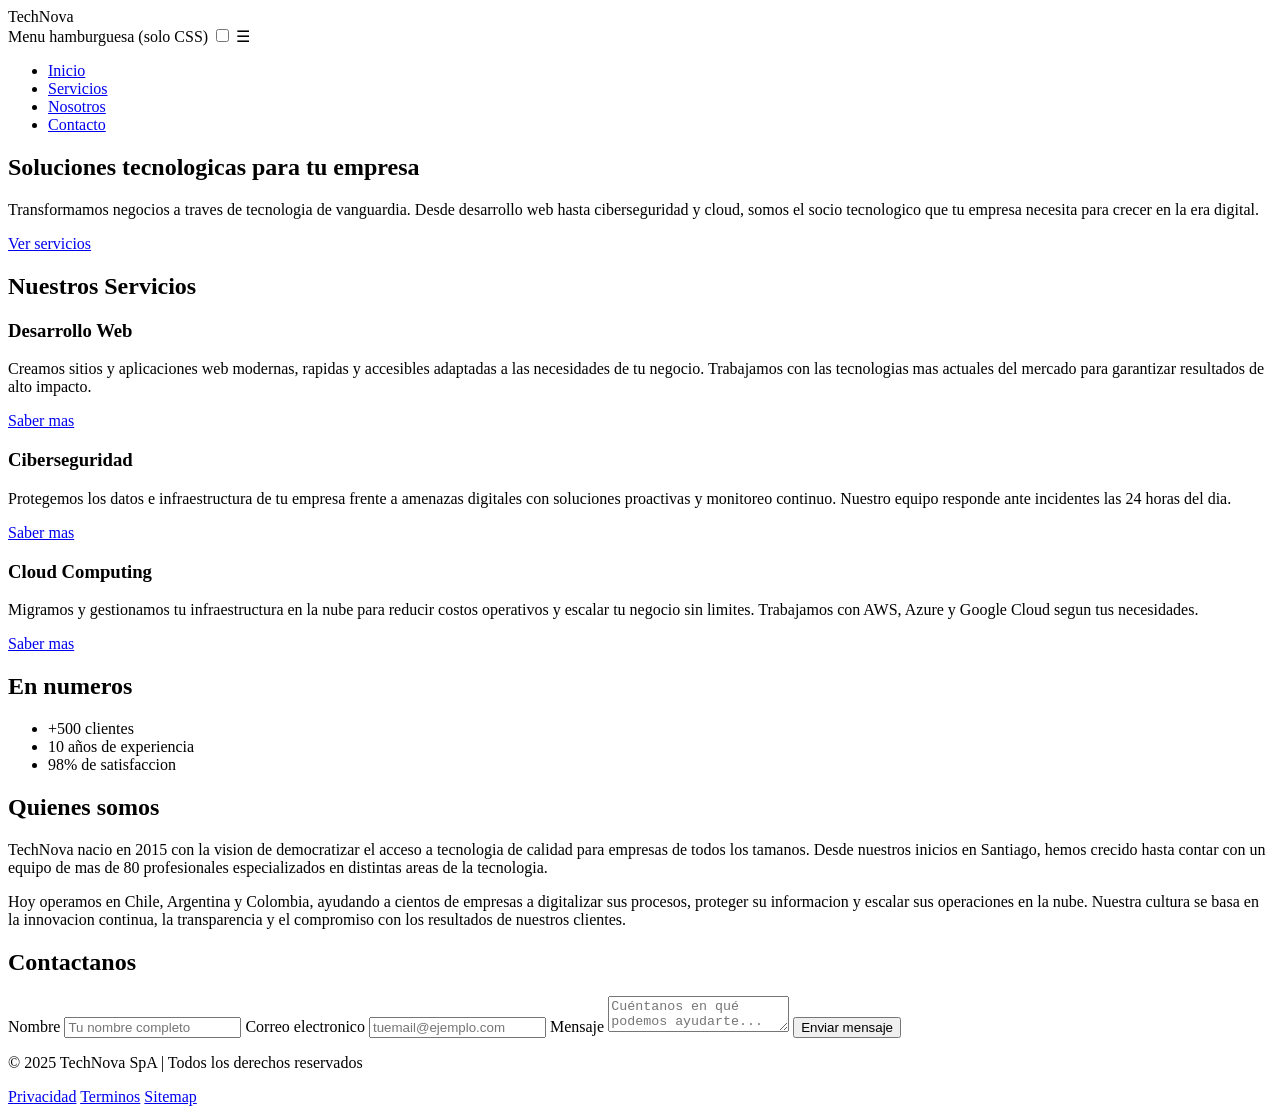
==== index.html @ 9aa3280c "Rename technova.html to index.html" ====
<!DOCTYPE html>
<html lang="es">
<head>
  <meta charset="UTF-8" />
  <meta name="viewport" content="width=device-width, initial-scale=1.0" />
  <title>TechNova tecnologia que funciona </title>
  <link rel="stylesheet" href="style4.css" />
</head>
<body>
    
  <!-- SECCION: HEADER -->
  <header id="site-header">
    <div class="logo">TechNova</div>

     Menu hamburguesa (solo CSS) 
    <input type="checkbox" id="menu-toggle" class="menu-toggle" />
    <label for="menu-toggle" class="hamburguesa">&#9776;</label>

    <nav id="main-nav">
      <ul>
        <li><a href="#inicio">Inicio</a></li>
        <li><a href="#servicios">Servicios</a></li>
        <li><a href="#nosotros">Nosotros</a></li>
        <li><a href="#contacto">Contacto</a></li>
      </ul>
    </nav>
  </header>

  <main>

    <!-- SECCION: HERO -->
    <section id="inicio" class="hero">
      <h1>Soluciones tecnologicas para tu empresa</h1>
      <p>
        Transformamos negocios a traves de tecnologia de vanguardia. Desde
        desarrollo web hasta ciberseguridad y cloud, somos el socio tecnologico
        que tu empresa necesita para crecer en la era digital.
      </p>
      <a href="#servicios" class="btn-cta">Ver servicios</a>
    </section>

    <!-- SECCION: SERVICIOS -->
    <section id="servicios">
      <h2>Nuestros Servicios</h2>
      <div class="servicios-grid">

        <article class="servicio-card">
          <h3>Desarrollo Web</h3>
          <p>
            Creamos sitios y aplicaciones web modernas, rapidas y accesibles
            adaptadas a las necesidades de tu negocio. Trabajamos con las
            tecnologias mas actuales del mercado para garantizar resultados
            de alto impacto.
          </p>
          <a href="#" class="btn-secundario">Saber mas</a>
        </article>

        <article class="servicio-card">
          <h3>Ciberseguridad</h3>
          <p>
            Protegemos los datos e infraestructura de tu empresa frente a
            amenazas digitales con soluciones proactivas y monitoreo continuo.
            Nuestro equipo responde ante incidentes las 24 horas del dia.
          </p>
          <a href="#" class="btn-secundario">Saber mas</a>
        </article>

        <article class="servicio-card">
          <h3>Cloud Computing</h3>
          <p>
            Migramos y gestionamos tu infraestructura en la nube para reducir
            costos operativos y escalar tu negocio sin limites. Trabajamos con
            AWS, Azure y Google Cloud segun tus necesidades.
          </p>
          <a href="#" class="btn-secundario">Saber mas</a>
        </article>

      </div>
    </section>

    <!-- SECCION: ASIDE + NOSOTROS -->
    <div class="fila-mixta">

      <aside id="stats">
        <h2>En numeros</h2>
        <ul>
          <li>+500 clientes</li>
          <li>10 años de experiencia</li>
          <li>98% de satisfaccion</li>
        </ul>
      </aside>

      <section id="nosotros">
        <h2>Quienes somos</h2>
        <p>
          TechNova nacio en 2015 con la vision de democratizar el acceso a
          tecnologia de calidad para empresas de todos los tamanos. Desde
          nuestros inicios en Santiago, hemos crecido hasta contar con un
          equipo de mas de 80 profesionales especializados en distintas
          areas de la tecnologia.
        </p>
        <p>
          Hoy operamos en Chile, Argentina y Colombia, ayudando a cientos
          de empresas a digitalizar sus procesos, proteger su informacion y
          escalar sus operaciones en la nube. Nuestra cultura se basa en
          la innovacion continua, la transparencia y el compromiso con los
          resultados de nuestros clientes.
        </p>
      </section>

    </div>

    <!-- SECCION: CONTACTO -->
    <section id="contacto">
      <h2>Contactanos</h2>
      <form id="form-contacto">

        <label for="nombre">Nombre</label>
        <input type="text" id="nombre" name="nombre" placeholder="Tu nombre completo" />

        <label for="correo">Correo electronico</label>
        <input type="email" id="correo" name="correo" placeholder="tuemail@ejemplo.com" />

        <label for="mensaje">Mensaje</label>
        <textarea id="mensaje" name="mensaje" placeholder="Cuéntanos en qué podemos ayudarte..."></textarea>

        <button type="submit">Enviar mensaje</button>

      </form>
    </section>

  </main>

  <!-- SECCION: FOOTER -->
  <footer id="site-footer">
    <p>&copy; 2025 TechNova SpA | Todos los derechos reservados</p>
    <nav class="footer-nav">
      <a href="#">Privacidad</a>
      <a href="#">Terminos</a>
      <a href="#">Sitemap</a>
    </nav>
  </footer>

</body>
</html>
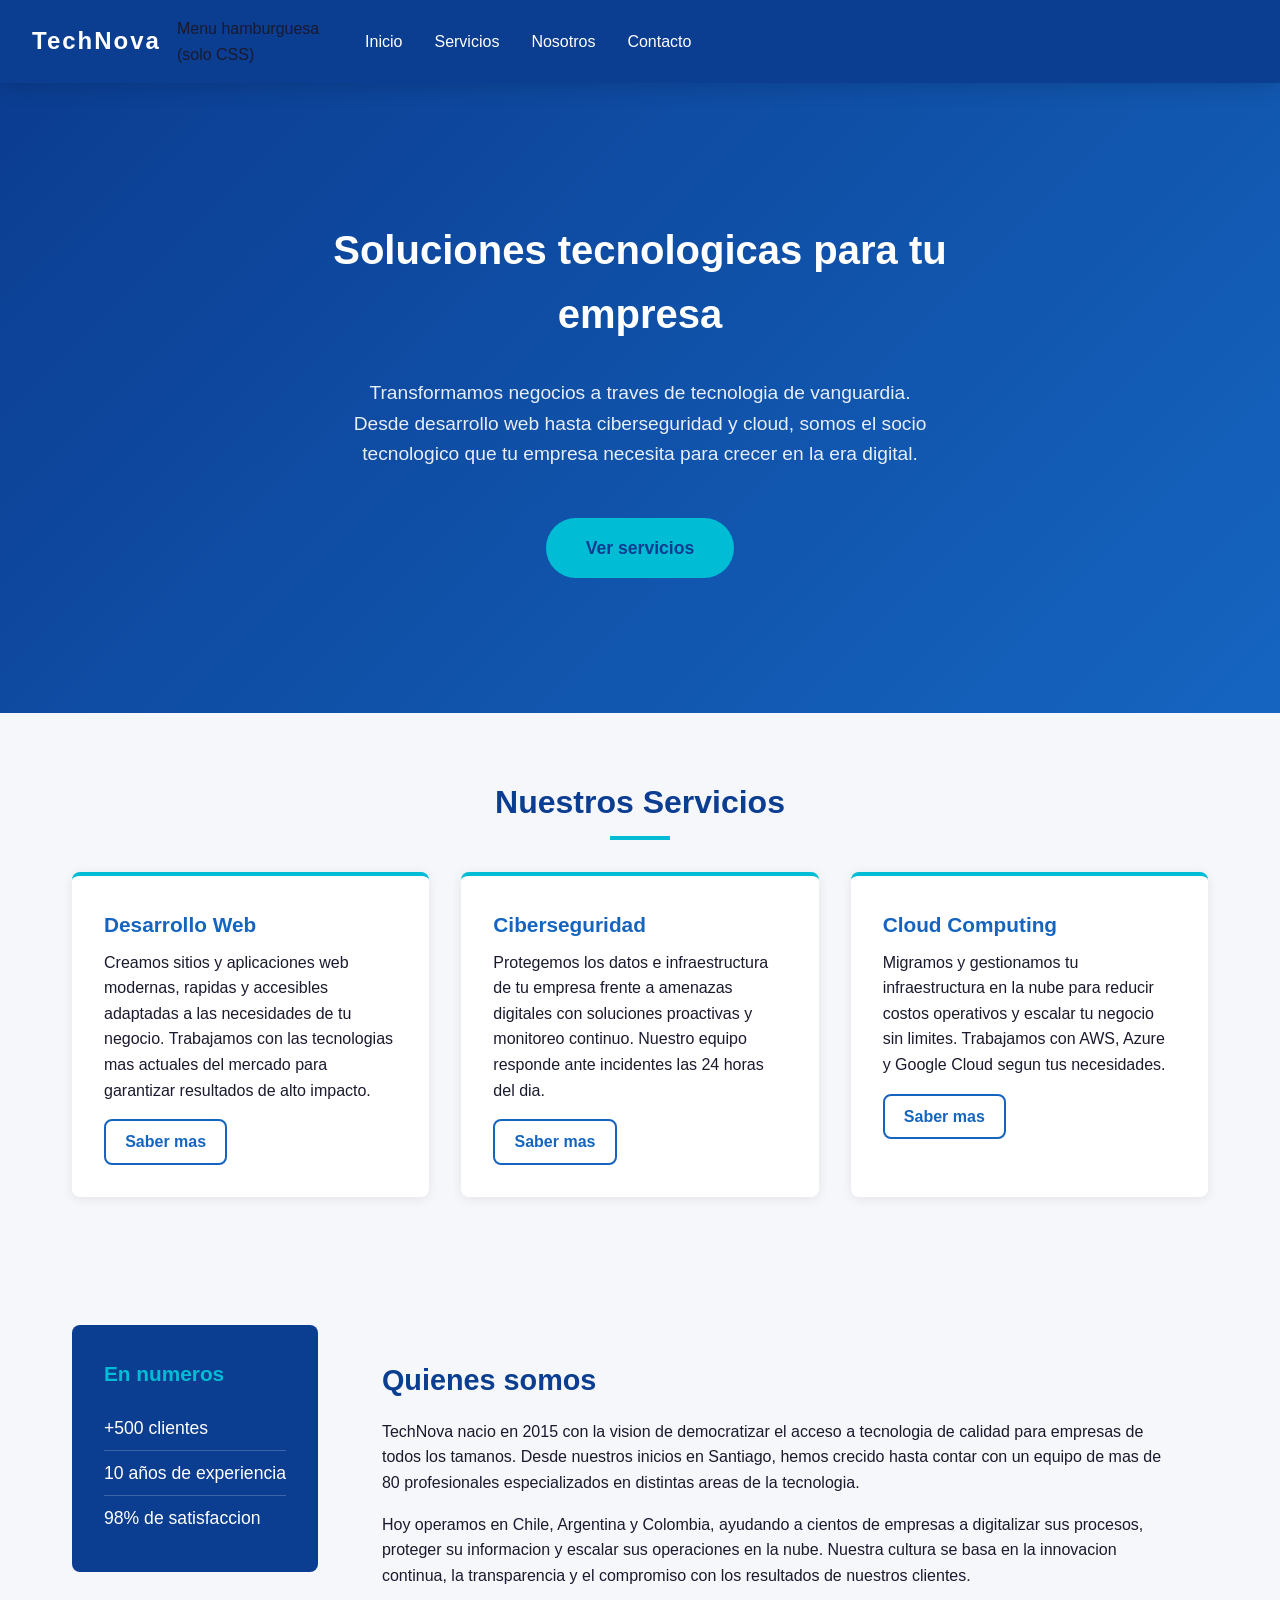
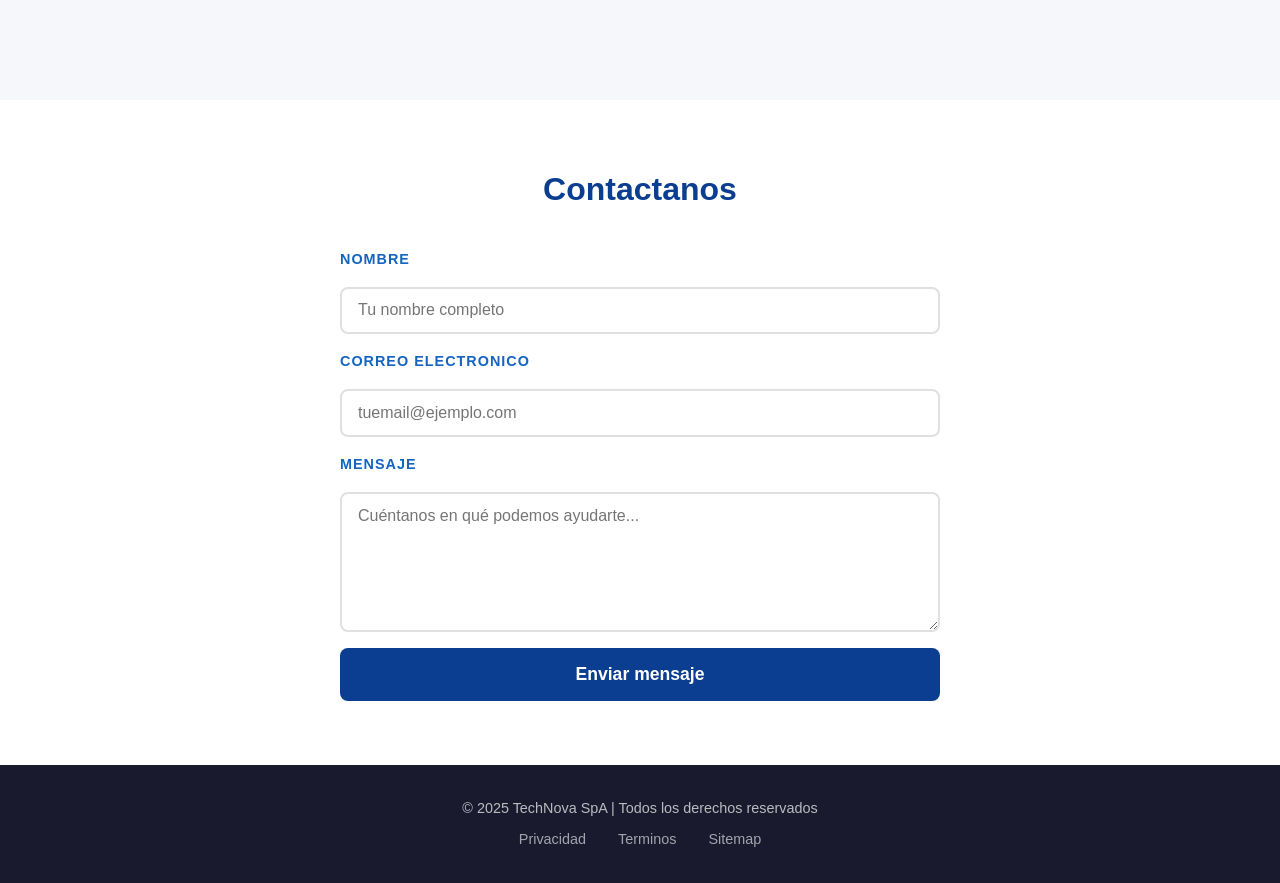
==== commit db2ba173: "Update stylesheet link path in index.html" ====
--- a/index.html
+++ b/index.html
@@ -4,7 +4,7 @@
   <meta charset="UTF-8" />
   <meta name="viewport" content="width=device-width, initial-scale=1.0" />
   <title>TechNova tecnologia que funciona </title>
-  <link rel="stylesheet" href="style4.css" />
+  <link rel="stylesheet" href="css/style4.css" />
 </head>
 <body>
     
--- a/css/style4.css
+++ b/css/style4.css
@@ -0,0 +1,488 @@
+/* ============================================================
+   TechNova — Hoja de estilos principal
+   Estructura: Variables → Reset → Base → Componentes → Responsive
+   ============================================================ */
+
+/* ── Variables CSS ─────────────────────────────────────────── */
+:root {
+  /* Colores */
+  --color-primario:    #0B3D91;
+  --color-secundario:  #1565C0;
+  --color-acento:      #00BCD4;
+  --color-texto:       #1A1A2E;
+  --color-texto-claro: #FFFFFF;
+  --color-fondo:       #F5F7FA;
+  --color-tarjeta:     #FFFFFF;
+
+  /* Tipografia */
+  --fuente-principal: 'Segoe UI', Arial, sans-serif;
+  --fuente-mono:      'Courier New', monospace;
+  --tamano-base:      1rem;
+
+  /* Espaciado */
+  --espacio-sm: 0.5rem;
+  --espacio-md: 1rem;
+  --espacio-lg: 2rem;
+  --espacio-xl: 4rem;
+
+  /* Decoracion */
+  --radio-borde:  8px;
+  --sombra-suave: 0 2px 12px rgba(0, 0, 0, 0.08);
+  --sombra-media: 0 4px 20px rgba(0, 0, 0, 0.15);
+  --transicion:   all 0.3s ease;
+}
+
+/* ── Reset ─────────────────────────────────────────────────── */
+* {
+  box-sizing: border-box;
+  margin: 0;
+  padding: 0;
+}
+
+/* ── Base ──────────────────────────────────────────────────── */
+body {
+  font-family: var(--fuente-principal);
+  background: var(--color-fondo);
+  color: var(--color-texto);
+  line-height: 1.6;
+}
+
+img {
+  max-width: 100%;
+  display: block;
+}
+
+a {
+  text-decoration: none;
+  color: inherit;
+}
+
+/* ── Header ────────────────────────────────────────────────── */
+#site-header {
+  background: var(--color-primario);
+  padding: var(--espacio-md) var(--espacio-lg);
+  position: sticky;
+  top: 0;
+  z-index: 100;
+  box-shadow: var(--sombra-media);
+  display: flex;
+  justify-content: space-between;
+  align-items: center;
+}
+
+.logo {
+  color: var(--color-texto-claro);
+  font-size: 1.5rem;
+  font-weight: bold;
+  letter-spacing: 2px;
+}
+
+/* Menu hamburguesa — truco checkbox */
+.menu-toggle {
+  display: none;
+}
+
+.hamburguesa {
+  display: none;
+  color: var(--color-texto-claro);
+  font-size: 1.8rem;
+  cursor: pointer;
+  line-height: 1;
+}
+
+/* Nav */
+#main-nav ul {
+  list-style: none;
+  display: flex;
+  gap: var(--espacio-lg);
+}
+
+#main-nav a {
+  color: var(--color-texto-claro);
+  font-weight: 500;
+  padding: var(--espacio-sm);
+  border-radius: var(--radio-borde);
+  transition: var(--transicion);
+}
+
+#main-nav a:hover {
+  background: var(--color-acento);
+  color: var(--color-primario);
+}
+
+#main-nav a:focus {
+  outline: 2px solid var(--color-acento);
+  outline-offset: 2px;
+}
+
+/* ── Hero ──────────────────────────────────────────────────── */
+#inicio.hero {
+  background: linear-gradient(135deg, var(--color-primario), var(--color-secundario));
+  color: var(--color-texto-claro);
+  text-align: center;
+  padding: var(--espacio-xl) var(--espacio-lg);
+  min-height: 70vh;
+  display: flex;
+  flex-direction: column;
+  justify-content: center;
+  align-items: center;
+  gap: var(--espacio-md);
+}
+
+#inicio.hero h1 {
+  font-size: clamp(2rem, 5vw, 3.5rem);
+  margin-bottom: var(--espacio-md);
+  max-width: 700px;
+}
+
+#inicio.hero p {
+  font-size: 1.2rem;
+  max-width: 600px;
+  opacity: 0.9;
+  margin-bottom: var(--espacio-lg);
+}
+
+.btn-cta {
+  background: var(--color-acento);
+  color: var(--color-primario);
+  padding: 1rem 2.5rem;
+  border-radius: 50px;
+  font-weight: bold;
+  font-size: 1.1rem;
+  transition: var(--transicion);
+  display: inline-block;
+}
+
+.btn-cta:hover {
+  transform: translateY(-3px);
+  box-shadow: var(--sombra-media);
+}
+
+/* ── Servicios ─────────────────────────────────────────────── */
+#servicios {
+  padding: var(--espacio-xl) var(--espacio-lg);
+  max-width: 1100px;
+  margin: 0 auto;
+}
+
+#servicios h2 {
+  text-align: center;
+  color: var(--color-primario);
+  font-size: 2rem;
+  margin-bottom: var(--espacio-lg);
+  position: relative;
+}
+
+/* Linea decorativa debajo del titulo */
+#servicios h2::after {
+  content: '';
+  display: block;
+  width: 60px;
+  height: 4px;
+  background: var(--color-acento);
+  margin: 0.5rem auto 0;
+}
+
+.servicios-grid {
+  display: grid;
+  grid-template-columns: repeat(3, 1fr);
+  gap: var(--espacio-lg);
+}
+
+.servicio-card {
+  background: var(--color-tarjeta);
+  padding: var(--espacio-lg);
+  border-radius: var(--radio-borde);
+  box-shadow: var(--sombra-suave);
+  transition: var(--transicion);
+  border-top: 4px solid var(--color-acento);
+}
+
+.servicio-card:hover {
+  transform: translateY(-5px);
+  box-shadow: var(--sombra-media);
+}
+
+.servicio-card h3 {
+  color: var(--color-secundario);
+  margin-bottom: var(--espacio-sm);
+  font-size: 1.3rem;
+}
+
+.btn-secundario {
+  display: inline-block;
+  margin-top: var(--espacio-md);
+  color: var(--color-secundario);
+  border: 2px solid var(--color-secundario);
+  padding: 0.5rem 1.2rem;
+  border-radius: var(--radio-borde);
+  font-weight: 600;
+  transition: var(--transicion);
+}
+
+.btn-secundario:hover {
+  background: var(--color-secundario);
+  color: var(--color-texto-claro);
+}
+
+/* ── Fila mixta: aside + nosotros ──────────────────────────── */
+.fila-mixta {
+  display: flex;
+  gap: var(--espacio-lg);
+  padding: var(--espacio-xl) var(--espacio-lg);
+  max-width: 1100px;
+  margin: 0 auto;
+  align-items: flex-start;
+}
+
+#stats {
+  background: var(--color-primario);
+  color: var(--color-texto-claro);
+  padding: var(--espacio-lg);
+  border-radius: var(--radio-borde);
+  min-width: 220px;
+}
+
+#stats h2 {
+  font-size: 1.3rem;
+  margin-bottom: var(--espacio-md);
+  color: var(--color-acento);
+}
+
+#stats ul {
+  list-style: none;
+}
+
+#stats li {
+  padding: var(--espacio-sm) 0;
+  border-bottom: 1px solid rgba(255, 255, 255, 0.2);
+  font-size: 1.1rem;
+}
+
+#stats li:last-child {
+  border-bottom: none;
+}
+
+#nosotros {
+  flex: 1;
+  padding: var(--espacio-lg);
+}
+
+#nosotros h2 {
+  color: var(--color-primario);
+  font-size: 1.8rem;
+  margin-bottom: var(--espacio-md);
+}
+
+#nosotros p {
+  margin-bottom: var(--espacio-md);
+}
+
+/* ── Contacto ──────────────────────────────────────────────── */
+#contacto {
+  background: var(--color-tarjeta);
+  padding: var(--espacio-xl) var(--espacio-lg);
+  text-align: center;
+}
+
+#contacto h2 {
+  color: var(--color-primario);
+  font-size: 2rem;
+  margin-bottom: var(--espacio-lg);
+}
+
+#form-contacto {
+  max-width: 600px;
+  margin: 0 auto;
+  display: flex;
+  flex-direction: column;
+  gap: var(--espacio-md);
+}
+
+#form-contacto label {
+  text-align: left;
+  font-weight: 600;
+  color: var(--color-secundario);
+  font-size: 0.9rem;
+  text-transform: uppercase;
+  letter-spacing: 1px;
+}
+
+#form-contacto input,
+#form-contacto textarea {
+  width: 100%;
+  padding: 0.8rem var(--espacio-md);
+  border: 2px solid #E0E0E0;
+  border-radius: var(--radio-borde);
+  font-family: var(--fuente-principal);
+  font-size: 1rem;
+  transition: var(--transicion);
+}
+
+input:focus,
+textarea:focus {
+  border-color: var(--color-acento);
+  outline: none;
+  box-shadow: 0 0 0 3px rgba(0, 188, 212, 0.2);
+}
+
+textarea {
+  min-height: 140px;
+  resize: vertical;
+}
+
+button[type="submit"] {
+  background: var(--color-primario);
+  color: var(--color-texto-claro);
+  padding: 1rem;
+  border: none;
+  border-radius: var(--radio-borde);
+  font-size: 1.1rem;
+  font-weight: bold;
+  cursor: pointer;
+  transition: var(--transicion);
+}
+
+button[type="submit"]:hover {
+  background: var(--color-secundario);
+  transform: translateY(-2px);
+}
+
+/* ── Footer ────────────────────────────────────────────────── */
+#site-footer {
+  background: var(--color-texto);
+  color: rgba(255, 255, 255, 0.7);
+  text-align: center;
+  padding: var(--espacio-lg);
+  font-size: 0.9rem;
+}
+
+.footer-nav {
+  display: flex;
+  justify-content: center;
+  gap: var(--espacio-lg);
+  margin-top: var(--espacio-sm);
+}
+
+.footer-nav a {
+  color: rgba(255, 255, 255, 0.6);
+  transition: var(--transicion);
+}
+
+.footer-nav a:hover {
+  color: var(--color-acento);
+}
+
+/* ============================================================
+   RESPONSIVE — Mobile First
+   ============================================================ */
+
+/* ── Base movil (0px) ─────────────────────────────────────── */
+#site-header {
+  flex-direction: column;
+  gap: var(--espacio-md);
+  text-align: center;
+  position: static;
+}
+
+/* Mostrar hamburguesa en movil */
+.hamburguesa {
+  display: block;
+  position: absolute;
+  right: var(--espacio-lg);
+  top: var(--espacio-md);
+}
+
+/* Nav oculto por defecto en movil */
+#main-nav {
+  display: none;
+  width: 100%;
+}
+
+/* Nav visible cuando el checkbox esta activo */
+.menu-toggle:checked ~ #main-nav {
+  display: block;
+}
+
+#main-nav ul {
+  flex-direction: column;
+  align-items: center;
+  gap: 0.5rem;
+}
+
+.servicios-grid {
+  grid-template-columns: 1fr;
+}
+
+.fila-mixta {
+  flex-direction: column;
+}
+
+#inicio.hero {
+  min-height: 50vh;
+  padding: var(--espacio-lg) var(--espacio-md);
+}
+
+#inicio.hero h1 {
+  font-size: 1.8rem;
+}
+
+/* ── Tablet (600px) ───────────────────────────────────────── */
+@media (min-width: 600px) {
+  #site-header {
+    flex-direction: row;
+    position: sticky;
+    text-align: left;
+  }
+
+  .hamburguesa {
+    display: none;
+  }
+
+  #main-nav {
+    display: block;
+  }
+
+  #main-nav ul {
+    flex-direction: row;
+    gap: var(--espacio-md);
+  }
+
+  .servicios-grid {
+    grid-template-columns: repeat(2, 1fr);
+  }
+
+  #inicio.hero h1 {
+    font-size: 2.5rem;
+  }
+}
+
+/* ── Desktop (900px) ──────────────────────────────────────── */
+@media (min-width: 900px) {
+  .servicios-grid {
+    grid-template-columns: repeat(3, 1fr);
+  }
+
+  .fila-mixta {
+    flex-direction: row;
+  }
+
+  #inicio.hero {
+    min-height: 70vh;
+  }
+}
+
+/* ── Wide (1200px) ────────────────────────────────────────── */
+@media (min-width: 1200px) {
+  #servicios {
+    max-width: 1200px;
+  }
+
+  .servicio-card {
+    padding: var(--espacio-lg) var(--espacio-lg);
+  }
+
+  .fila-mixta {
+    max-width: 1200px;
+  }
+}
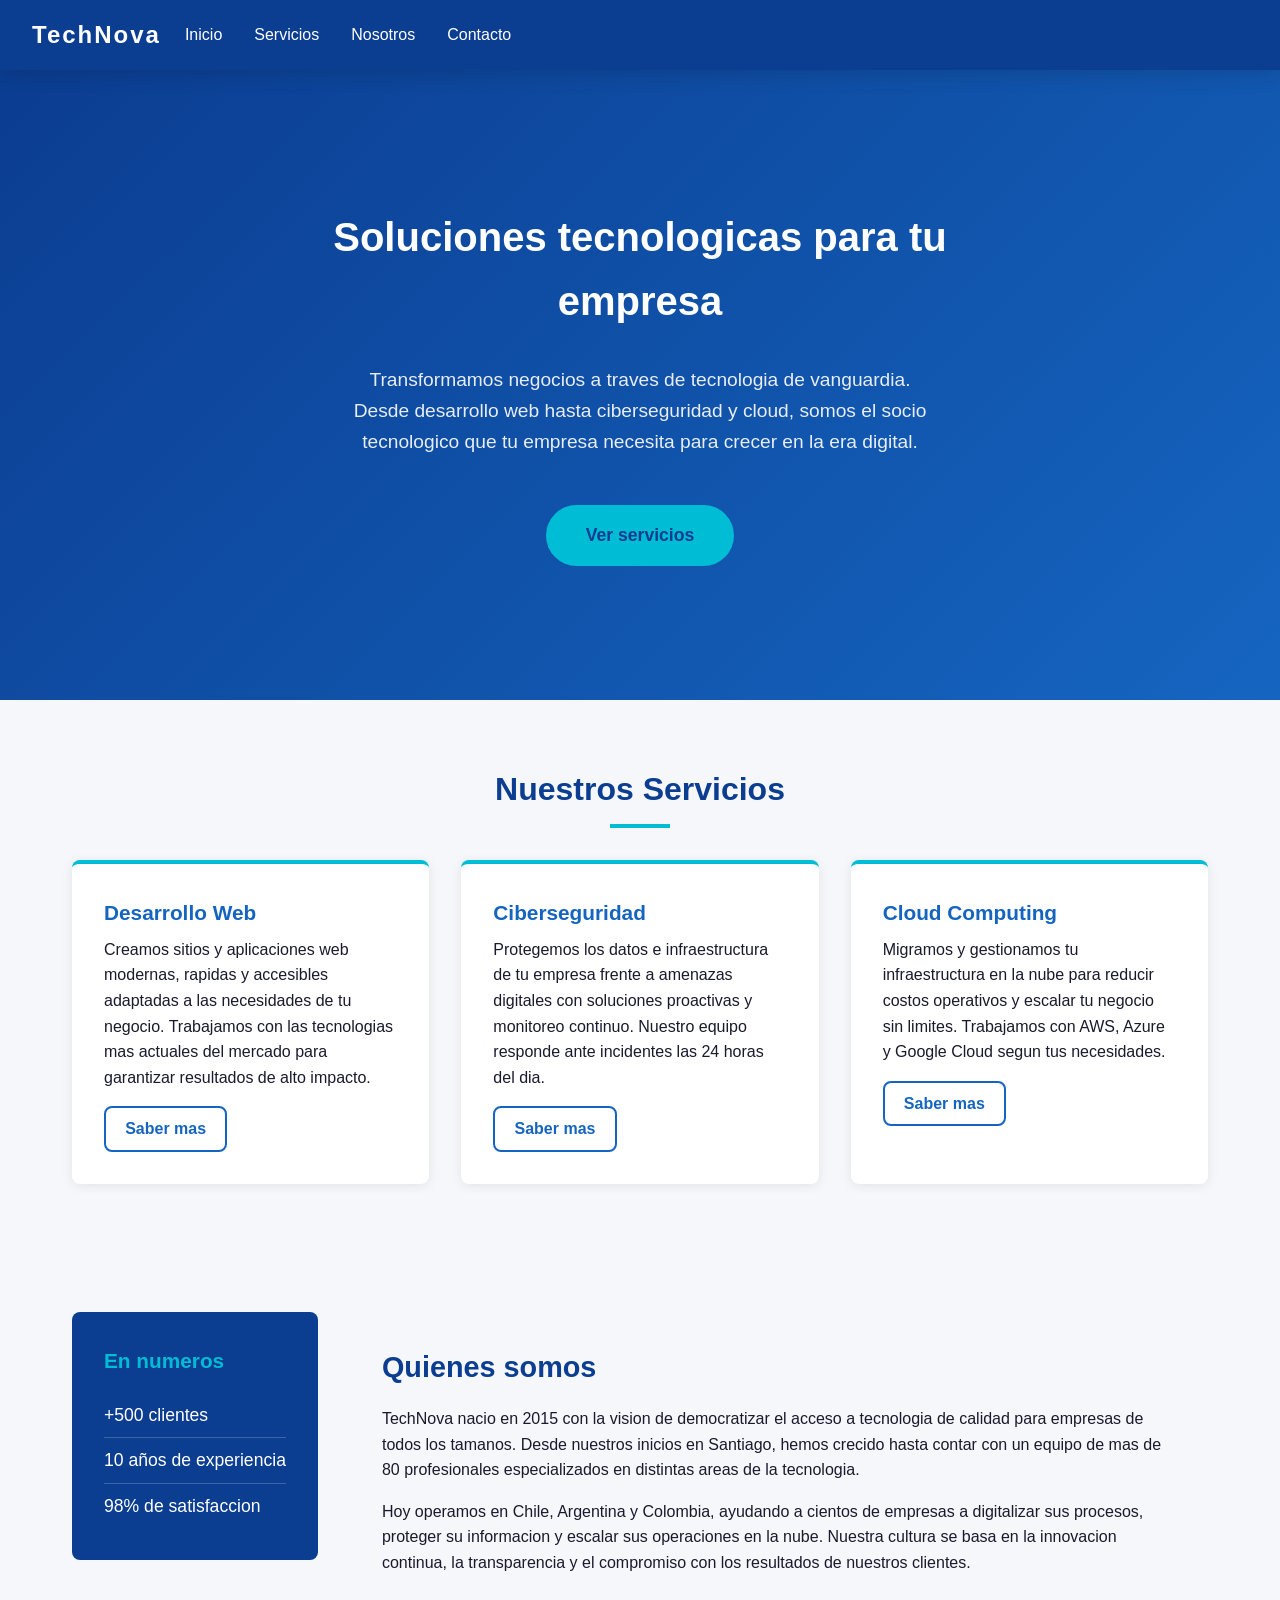
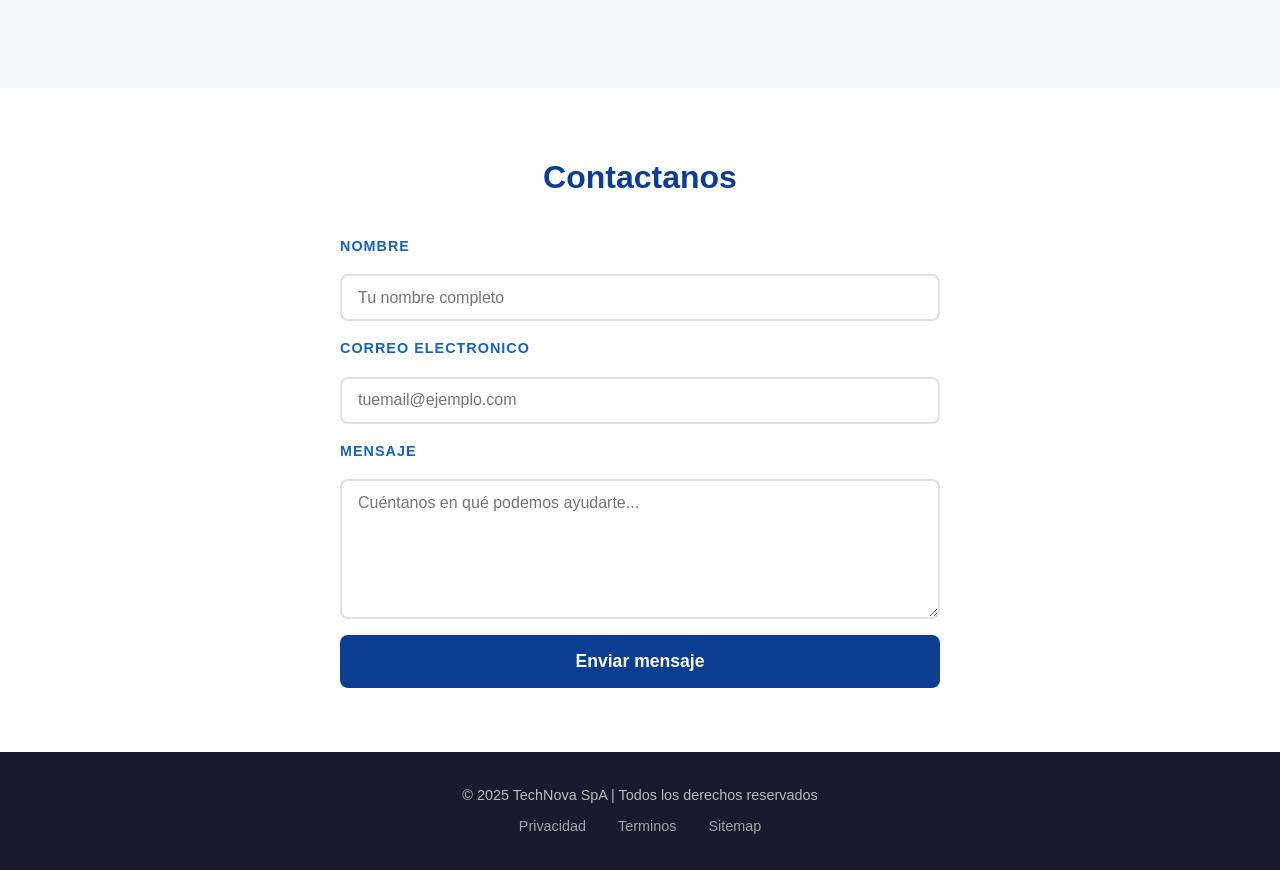
==== commit 88a3dae8: "Fix comment formatting for hamburger menu" ====
--- a/index.html
+++ b/index.html
@@ -12,7 +12,7 @@
   <header id="site-header">
     <div class="logo">TechNova</div>
 
-     Menu hamburguesa (solo CSS) 
+    <!--  Menu hamburguesa (solo CSS) -->
     <input type="checkbox" id="menu-toggle" class="menu-toggle" />
     <label for="menu-toggle" class="hamburguesa">&#9776;</label>
 
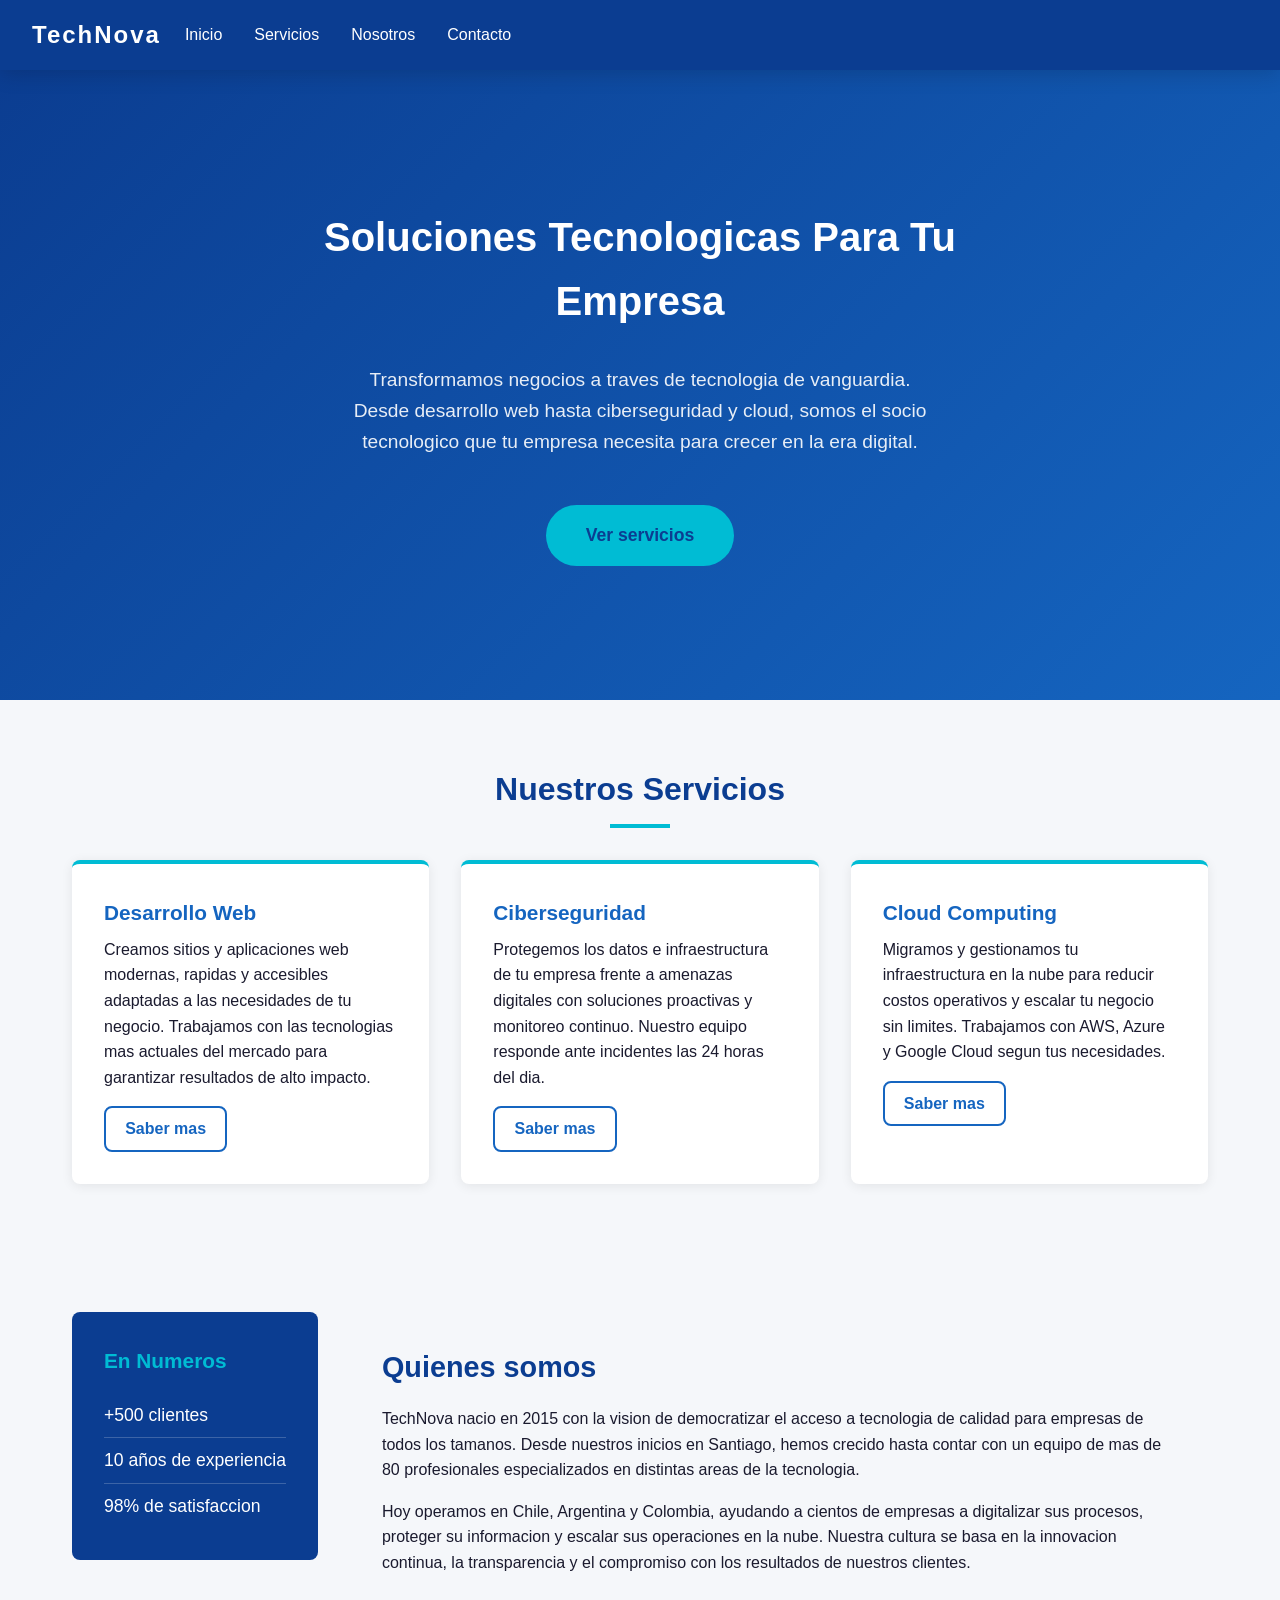
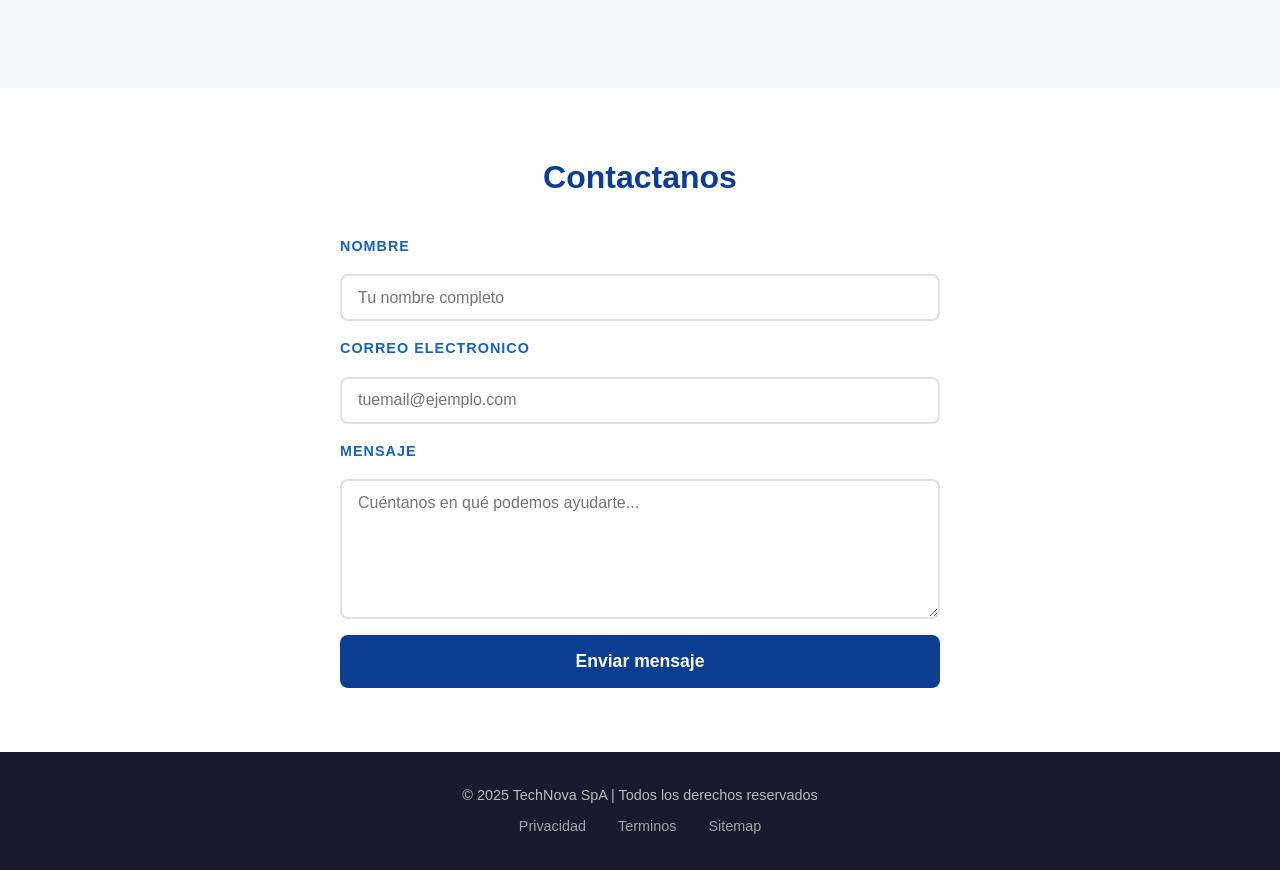
==== commit 29bce604: "Correct capitalization in headings" ====
--- a/index.html
+++ b/index.html
@@ -4,6 +4,7 @@
   <meta charset="UTF-8" />
   <meta name="viewport" content="width=device-width, initial-scale=1.0" />
   <title>TechNova tecnologia que funciona </title>
+  <link rel="icon" type="image/x-icon" href="favicon.ico">
   <link rel="stylesheet" href="css/style4.css" />
 </head>
 <body>
@@ -30,7 +31,7 @@
 
     <!-- SECCION: HERO -->
     <section id="inicio" class="hero">
-      <h1>Soluciones tecnologicas para tu empresa</h1>
+      <h1>Soluciones Tecnologicas Para Tu Empresa</h1>
       <p>
         Transformamos negocios a traves de tecnologia de vanguardia. Desde
         desarrollo web hasta ciberseguridad y cloud, somos el socio tecnologico
@@ -82,7 +83,7 @@
     <div class="fila-mixta">
 
       <aside id="stats">
-        <h2>En numeros</h2>
+        <h2>En Numeros</h2>
         <ul>
           <li>+500 clientes</li>
           <li>10 años de experiencia</li>
